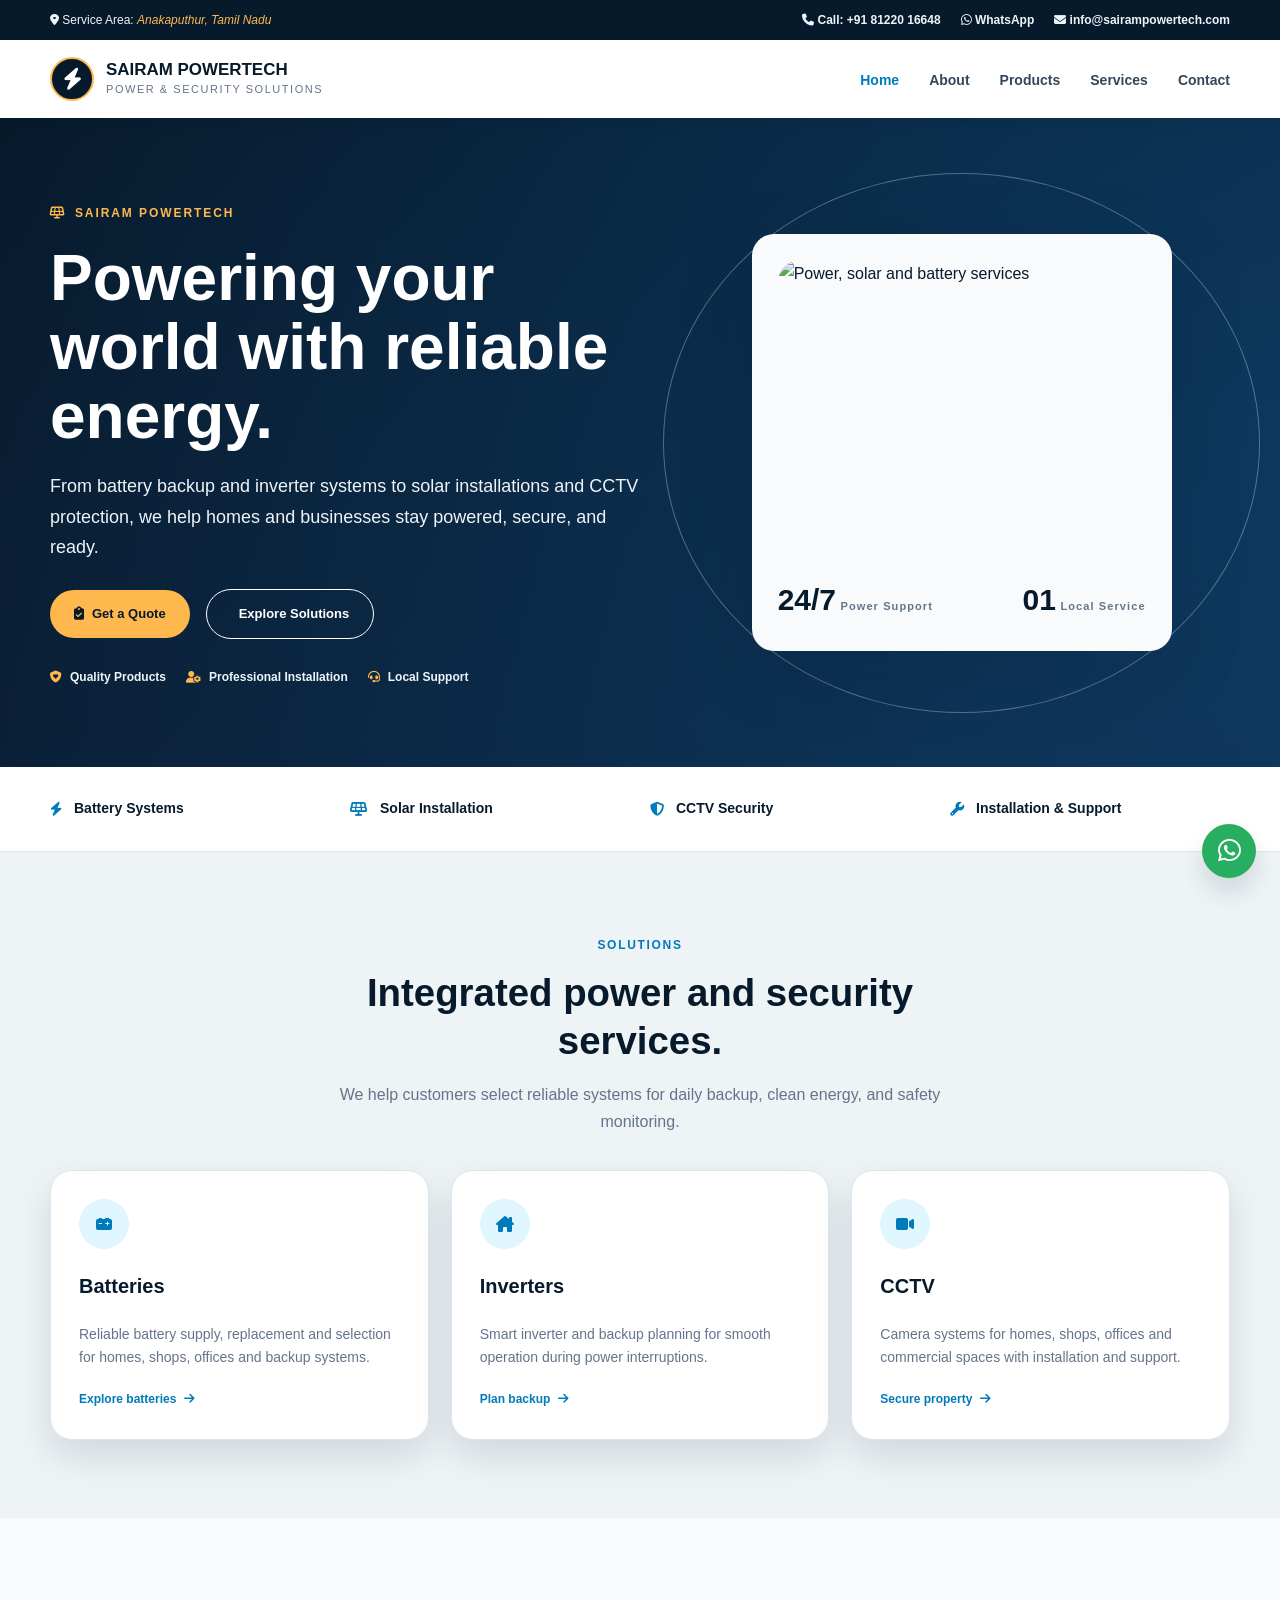
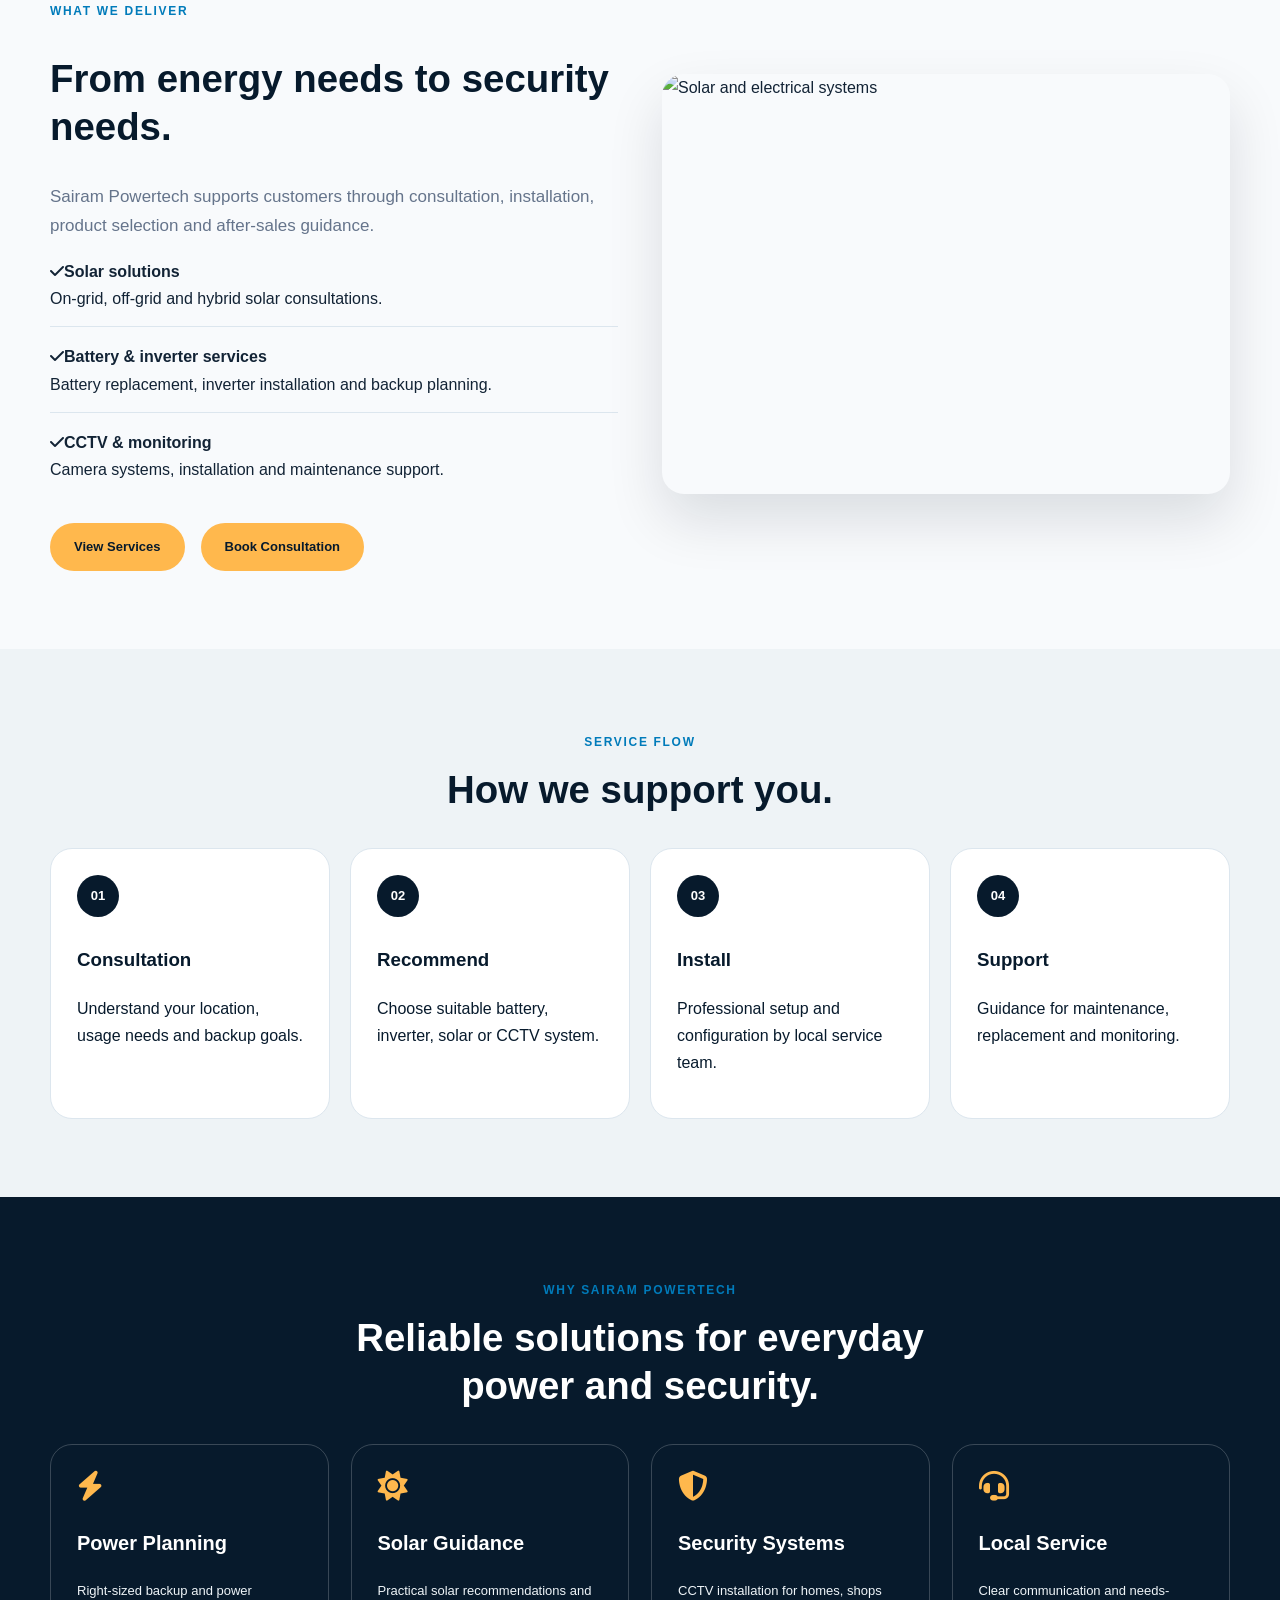
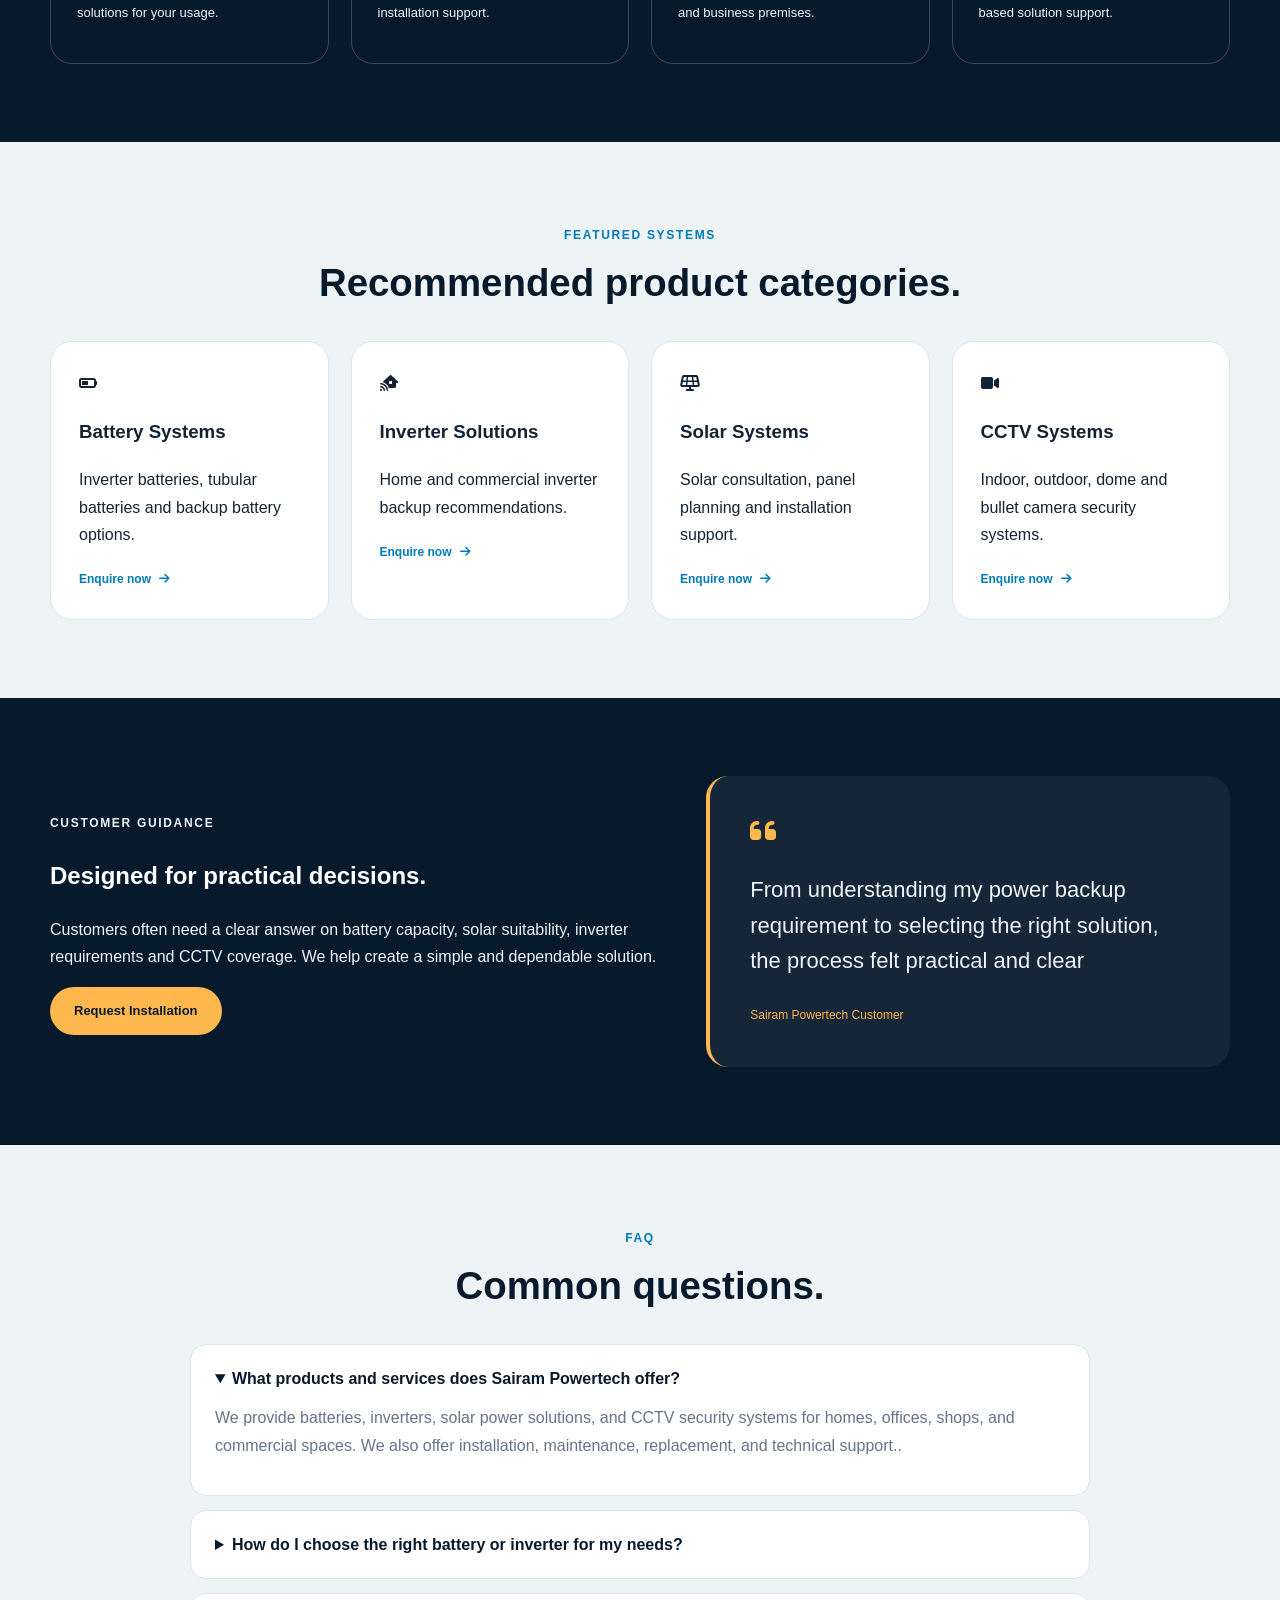
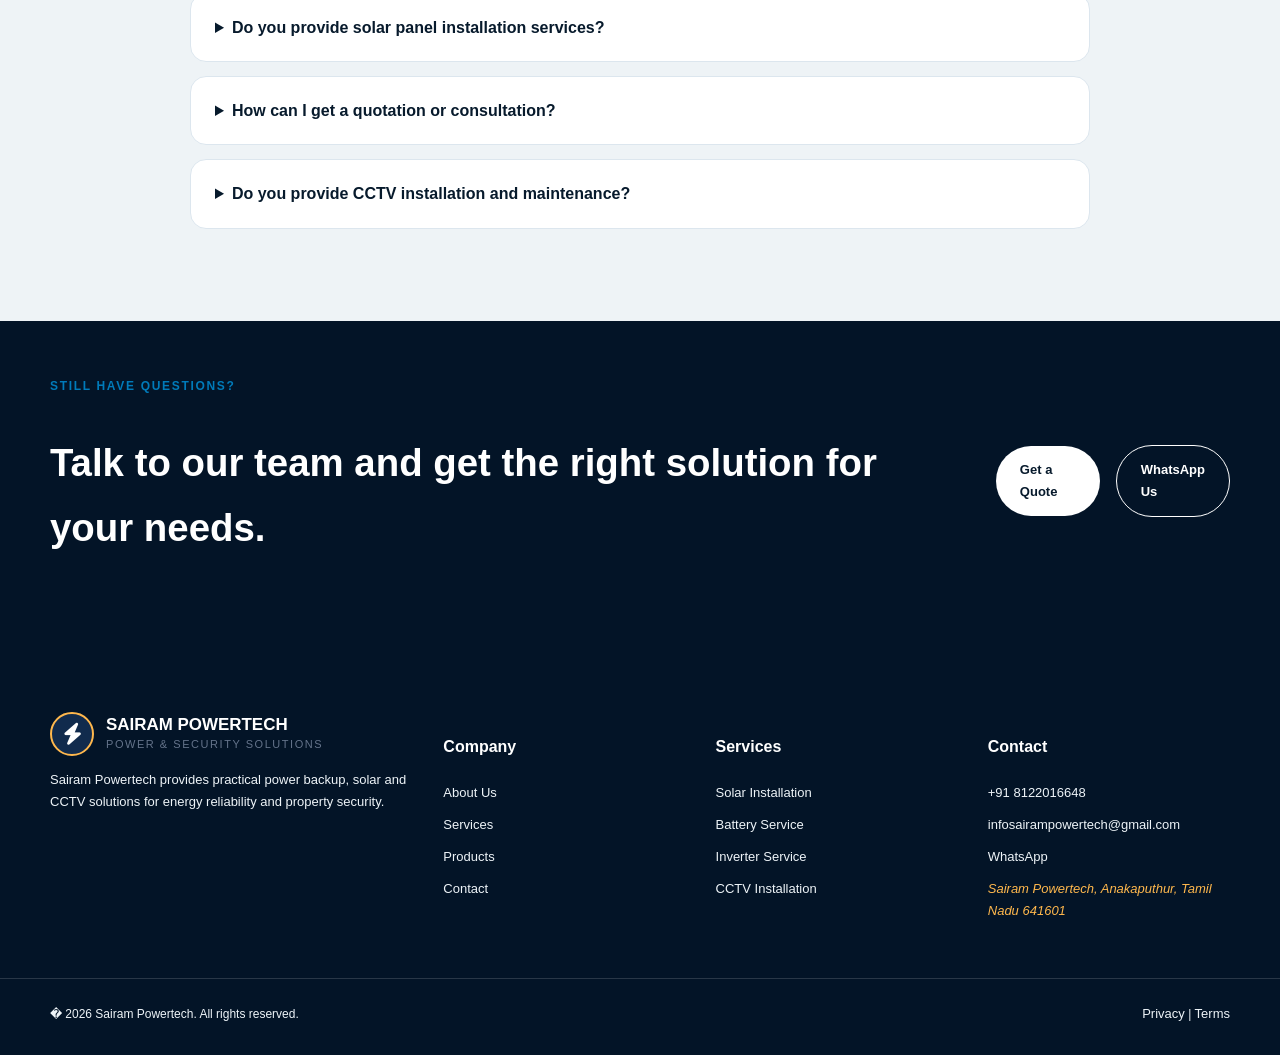
==== index.html @ 63ac5ed3 "setup" ====
<!DOCTYPE html>
<html lang="en">
<head>
  <meta charset="UTF-8" />
  <meta name="viewport" content="width=device-width, initial-scale=1.0" />
  <title>Sairam Powertech | Power & Security Solutions</title>
  <meta name="description" content="Sairam Powertech provides battery, inverter, solar installation, power backup and CCTV security services." />
  <link rel="preconnect" href="https://cdnjs.cloudflare.com" />
  <link rel="stylesheet" href="https://cdnjs.cloudflare.com/ajax/libs/font-awesome/6.5.1/css/all.min.css" />
  <link rel="stylesheet" href="css/global.css" />
</head>
<body>
  <div id="site-navbar"></div>

  <main>
    <section class="hero">
      <div class="container hero-grid">
        <div class="hero-copy">
          <span class="eyebrow"><i class="fa-solid fa-solar-panel"></i> Sairam Powertech</span>
          <h1>Powering your world with reliable energy.</h1>
          <p>From battery backup and inverter systems to solar installations and CCTV protection, we help homes and businesses stay powered, secure, and ready.</p>
          <div class="hero-actions">
            <a class="btn btn-primary" href="contact.html"><i class="fa-solid fa-clipboard-check"></i> Get a Quote</a>
            <a class="btn btn-secondary" href="#solutions"><i class="fa-solid fa-grid-2"></i> Explore Solutions</a>
          </div>
          <div class="hero-proof">
            <span><i class="fa-solid fa-shield-heart"></i> Quality Products</span>
            <span><i class="fa-solid fa-user-gear"></i> Professional Installation</span>
            <span><i class="fa-solid fa-headset"></i> Local Support</span>
          </div>
        </div>

        <div class="hero-img-wrap">
          <div class="hero-card">
            <img src="Img/hero.png" alt="Power, solar and battery services" />
            <div class="stat-row">
              <div>
                <strong>24/7</strong>
                <span>Power Support</span>
              </div>
              <div>
                <strong>01</strong>
                <span>Local Service</span>
              </div>
            </div>
          </div>
        </div>
      </div>
    </section>

    <section class="trust-strip">
      <div class="container trust-grid">
        <div class="trust-item"><i class="fa-solid fa-bolt"></i><span>Battery Systems</span></div>
        <div class="trust-item"><i class="fa-solid fa-solar-panel"></i><span>Solar Installation</span></div>
        <div class="trust-item"><i class="fa-solid fa-shield-halved"></i><span>CCTV Security</span></div>
        <div class="trust-item"><i class="fa-solid fa-wrench"></i><span>Installation & Support</span></div>
      </div>
    </section>

    <section class="section">
      <div class="container">
        <div class="section-heading centered">
          <span class="section-kicker">Solutions</span>
          <h2>Integrated power and security services.</h2>
          <p>We help customers select reliable systems for daily backup, clean energy, and safety monitoring.</p>
        </div>

        <div class="grid-3">
          <article class="card feature-card">
            <span class="card-icon"><i class="fa-solid fa-car-battery"></i></span>
            <h3>Batteries</h3>
            <p>Reliable battery supply, replacement and selection for homes, shops, offices and backup systems.</p>
            <a class="read-link" href="contact.html">Explore batteries <i class="fa-solid fa-arrow-right"></i></a>
          </article>

          <article class="card feature-card">
            <span class="card-icon"><i class="fa-solid fa-house-chimney"></i></span>
            <h3>Inverters</h3>
            <p>Smart inverter and backup planning for smooth operation during power interruptions.</p>
            <a class="read-link" href="contact.html">Plan backup <i class="fa-solid fa-arrow-right"></i></a>
          </article>

          <article class="card feature-card">
            <span class="card-icon"><i class="fa-solid fa-video"></i></span>
            <h3>CCTV</h3>
            <p>Camera systems for homes, shops, offices and commercial spaces with installation and support.</p>
            <a class="read-link" href="contact.html">Secure property <i class="fa-solid fa-arrow-right"></i></a>
          </article>
        </div>
      </div>
    </section>

    <section id="solutions" class="section section-soft">
      <div class="container split-grid">
        <div>
          <span class="section-kicker">What we deliver</span>
          <h2 class="section-title">From energy needs to security needs.</h2>
          <p class="lead-text">Sairam Powertech supports customers through consultation, installation, product selection and after-sales guidance.</p>
          <ul class="solution-list">
            <li><i class="fa-solid fa-check"></i><span><strong>Solar solutions</strong><br />On-grid, off-grid and hybrid solar consultations.</span></li>
            <li><i class="fa-solid fa-check"></i><span><strong>Battery & inverter services</strong><br />Battery replacement, inverter installation and backup planning.</span></li>
            <li><i class="fa-solid fa-check"></i><span><strong>CCTV & monitoring</strong><br />Camera systems, installation and maintenance support.</span></li>
          </ul>
          <div class="hero-actions">
            <a class="btn btn-primary" href="services.html">View Services</a>
            <a class="btn btn-primary" href="contact.html">Book Consultation</a>
          </div>
        </div>
        <div class="image-panel">
          <img src="https://images.unsplash.com/photo-1558618666-fcd25c85cd64?auto=format&fit=crop&w=1200&q=80" alt="Solar and electrical systems" />
        </div>
      </div>
    </section>

    <section class="section">
      <div class="container">
        <div class="section-heading centered">
          <span class="section-kicker">Service Flow</span>
          <h2>How we support you.</h2>
        </div>
        <div class="process-grid">
          <div class="process-step">
            <span class="process-no">01</span>
            <h3>Consultation</h3>
            <p>Understand your location, usage needs and backup goals.</p>
          </div>
          <div class="process-step">
            <span class="process-no">02</span>
            <h3>Recommend</h3>
            <p>Choose suitable battery, inverter, solar or CCTV system.</p>
          </div>
          <div class="process-step">
            <span class="process-no">03</span>
            <h3>Install</h3>
            <p>Professional setup and configuration by local service team.</p>
          </div>
          <div class="process-step">
            <span class="process-no">04</span>
            <h3>Support</h3>
            <p>Guidance for maintenance, replacement and monitoring.</p>
          </div>
        </div>
      </div>
    </section>

    <section class="section section-dark">
      <div class="container">
        <div class="section-heading centered light">
          <span class="section-kicker">Why Sairam Powertech</span>
          <h2>Reliable solutions for everyday power and security.</h2>
        </div>
        <div class="grid-4">
          <article class="metric-card">
            <i class="fa-solid fa-bolt"></i>
            <h3>Power Planning</h3>
            <p>Right-sized backup and power solutions for your usage.</p>
          </article>
          <article class="metric-card">
            <i class="fa-solid fa-sun"></i>
            <h3>Solar Guidance</h3>
            <p>Practical solar recommendations and installation support.</p>
          </article>
          <article class="metric-card">
            <i class="fa-solid fa-shield-halved"></i>
            <h3>Security Systems</h3>
            <p>CCTV installation for homes, shops and business premises.</p>
          </article>
          <article class="metric-card">
            <i class="fa-solid fa-headset"></i>
            <h3>Local Service</h3>
            <p>Clear communication and needs-based solution support.</p>
          </article>
        </div>
      </div>
    </section>

    <section class="section">
      <div class="container">
        <div class="section-heading centered">
          <span class="section-kicker">Featured Systems</span>
          <h2>Recommended product categories.</h2>
        </div>
        <div class="grid-4">
          <article class="product-card">
            <span class="product-icon"><i class="fa-solid fa-battery-half"></i></span>
            <h3>Battery Systems</h3>
            <p>Inverter batteries, tubular batteries and backup battery options.</p>
            <a class="read-link" href="#">Enquire now <i class="fa-solid fa-arrow-right"></i></a>
          </article>
          <article class="product-card">
            <span class="product-icon"><i class="fa-solid fa-house-signal"></i></span>
            <h3>Inverter Solutions</h3>
            <p>Home and commercial inverter backup recommendations.</p>
            <a class="read-link" href="#">Enquire now <i class="fa-solid fa-arrow-right"></i></a>
          </article>
          <article class="product-card">
            <span class="product-icon"><i class="fa-solid fa-solar-panel"></i></span>
            <h3>Solar Systems</h3>
            <p>Solar consultation, panel planning and installation support.</p>
            <a class="read-link" href="#">Enquire now <i class="fa-solid fa-arrow-right"></i></a>
          </article>
          <article class="product-card">
            <span class="product-icon"><i class="fa-solid fa-video"></i></span>
            <h3>CCTV Systems</h3>
            <p>Indoor, outdoor, dome and bullet camera security systems.</p>
            <a class="read-link" href="#">Enquire now <i class="fa-solid fa-arrow-right"></i></a>
          </article>
        </div>
      </div>
    </section>

    <section class="section testimonial">
      <div class="container testimonial-grid">
        <div>
          <span class="section-kicker">Customer Guidance</span>
          <h2>Designed for practical decisions.</h2>
          <p>Customers often need a clear answer on battery capacity, solar suitability, inverter requirements and CCTV coverage. We help create a simple and dependable solution.</p>
          <a class="btn btn-primary" href="contact.html">Request Installation</a>
        </div>
        <div class="quote-card">
          <i class="fa-solid fa-quote-left"></i>
          <p>From understanding my power backup requirement to selecting the right solution, the process felt practical and clear </p>
          <span class="quote-author">Sairam Powertech Customer</span>
        </div>
      </div>
    </section>

    <section class="section faq">
      <div class="container">
        <div class="section-heading centered">
          <span class="section-kicker">FAQ</span>
          <h2>Common questions.</h2>
        </div>
        <div class="faq-list">
          <details open>
            <summary>What products and services does Sairam Powertech offer?</summary>
            <p>We provide batteries, inverters, solar power solutions, and CCTV security systems for homes, offices, shops, and commercial spaces. We also offer installation, maintenance, replacement, and technical support..</p>
          </details>
          <details>
            <summary>How do I choose the right battery or inverter for my needs?</summary>
            <p>The right system depends on your power requirements, the number of appliances you want to run, backup duration, and budget. Our team can assess your requirements and recommend a suitable battery and inverter combination.</p>
          </details>
          <details>
            <summary>Do you provide solar panel installation services?</summary>
            <p>Yes. We provide end-to-end solar solutions, including system selection, installation, setup, and support. Our team can help you choose a solar system based on your electricity usage and available space.</p>
          </details>
           <details>
            <summary>How can I get a quotation or consultation?</summary>
            <p>Simply contact us through our phone number, WhatsApp, or contact form. Share your requirements with us, and our team will help you with the suitable solution and quotation.</p>
          </details>
          <details>
            <summary>Do you provide CCTV installation and maintenance?</summary>
            <p>Yes. We provide CCTV installation solutions for homes, offices, shops, and commercial properties. We can help with camera selection, installation, configuration, and ongoing maintenance.space.</p>
          </details>
        </div>
      </div>
    </section>

    <section class="cta-band">
      <div class="container cta-grid">
        <div>
          <span class="section-kicker">Still have questions?</span>
          <h2>Talk to our team and get the right solution for your needs.</h2>
        </div>
        <div class="cta-actions">
          <a class="btn btn-light" href="contact.html">Get a Quote</a>
          <a class="btn btn-secondary-dark" href="https://wa.me/918122016648" target="_blank">WhatsApp Us</a>
        </div>
      </div>
    </section>
  </main>

  <footer class="footer">
    <div class="footer-grid">
      <div class="footer-brand">
        <a class="brand footer-logo" href="index.html">
          <span class="brand-mark"><i class="fa-solid fa-bolt"></i></span>
          <span class="brand-text">
            <strong>SAIRAM POWERTECH</strong>
            <span>Power & Security Solutions</span>
          </span>
        </a>
        <p>Sairam Powertech provides practical power backup, solar and CCTV solutions for energy reliability and property security.</p>
      </div>
      <div>
        <h4>Company</h4>
        <ul>
          <li><a href="About.html">About Us</a></li>
          <li><a href="services.html">Services</a></li>
          <li><a href="products.html">Products</a></li>
          <li><a href="contact.html">Contact</a></li>
        </ul>
      </div>
      <div>
        <h4>Services</h4>
        <ul>
          <li><a href="services.html#solar">Solar Installation</a></li>
          <li><a href="services.html#battery">Battery Service</a></li>
          <li><a href="services.html#inverter">Inverter Service</a></li>
          <li><a href="services.html#cctv">CCTV Installation</a></li>
        </ul>
      </div>
      <div>
        <h4>Contact</h4>
        <ul>
          <li><a href="tel:+91 98765 43210">+91 98765 43210</a></li>
          <li><a href="mailto:info@sairampowertech.com">info@sairampowertech.com</a></li>
          <li><a href="https://wa.me/918122016648">WhatsApp</a></li>
          <li><span class="placeholder">Sairam Powertech, Tirupur, Tamil Nadu 641601</span></li>
        </ul>
      </div>
    </div>
    <div class="footer-bottom">
      <div class="container footer-bottom-inner">
        <span>� 2026 Sairam Powertech. All rights reserved.</span>
        <span><a href="#">Privacy</a> | <a href="#">Terms</a></span>
      </div>
    </div>
  </footer>

  <a class="floating-whatsapp" href="https://wa.me/919876543210?text=Hi%2C%20I%20would%20like%20to%20enquire%20about%20your%20services." target="_blank" aria-label="WhatsApp">
    <i class="fa-brands fa-whatsapp"></i>
  </a>

  <script src="js/site-config.js"></script>
  <script src="js/main.js"></script>
  <script src="js/navigation.js"></script>
  <script src="js/navbar-loader.js"></script>
</body>
</html>
---- css/global.css ----
:root {
  --primary: #071a2c;
  --primary-dark: #031427;
  --primary-light: #112b4d;
  --secondary: #007bba;
  --secondary-soft: #dff6ff;
  --accent: #ffb84d;
  --accent-hot: #f36b21;
  --success: #27ae60;
  --danger: #d94b45;
  --background: #eef3f6;
  --surface: #ffffff;
  --surface-soft: #f8fafc;
  --text: #122335;
  --text-soft: #34475d;
  --text-muted: #65748b;
  --text-light: #eef4f8;
  --border: #dce6ee;
  --line: #afbdcd;
  --shadow: rgba(3, 19, 35, 0.12);
  --font-main: 'Inter', 'Poppins', Arial, sans-serif;
  --max-width: 1180px;
  --radius: 22px;
  --ease: cubic-bezier(.16,1,.3,1);
}

* {
  box-sizing: border-box;
  -webkit-font-smoothing: antialiased;
}

body {
  margin: 0;
  color: var(--text);
  background: var(--background);
  font-family: var(--font-main);
  line-height: 1.7;
}

a {
  color: inherit;
  text-decoration: none;
}

img {
  max-width: 100%;
  display: block;
}

.container {
  width: min(1180px, calc(100vw - 80px));
  margin: 0 auto;
}

.site-header {
  position: sticky;
  top: 0;
  z-index: 1000;
  background: rgba(255,255,255,0.97);
  box-shadow: 0 2px 12px var(--shadow);
}

.topbar {
  background: var(--primary);
  color: var(--text-light);
  font-size: 12px;
  padding: 10px 0;
}

.topbar-inner,
.navbar-inner,
.footer-grid {
  width: min(1180px, calc(100vw - 80px));
  margin: 0 auto;
}

.topbar-inner {
  display: flex;
  align-items: center;
  justify-content: space-between;
  gap: 20px;
}

.topbar-links {
  display: flex;
  align-items: center;
  gap: 20px;
}

.topbar-links a {
  color: var(--text-light);
  font-weight: 600;
}

.brand {
  display: flex;
  align-items: center;
  gap: 12px;
}

.brand-mark {
  width: 44px;
  height: 44px;
  background: var(--primary);
  border-radius: 50%;
  display: grid;
  place-items: center;
  color: var(--surface);
  font-size: 22px;
  border: 2px solid var(--accent);
}

.brand-text strong {
  display: block;
  font-size: 1.06rem;
  line-height: 1.2;
  color: var(--primary);
}

.brand-text span {
  display: block;
  color: var(--text-muted);
  font-size: 11px;
  letter-spacing: 0.14em;
  text-transform: uppercase;
}

.navbar-inner {
  min-height: 78px;
  display: flex;
  align-items: center;
  justify-content: space-between;
}

.nav-menu {
  list-style: none;
  margin: 0;
  padding: 0;
  display: flex;
  align-items: center;
  gap: 30px;
}

.nav-menu a {
  font-size: 14px;
  font-weight: 700;
  color: var(--text-soft);
}

.nav-menu a:hover,
.nav-menu a.active {
  color: var(--secondary);
}

.nav-cta {
  background: var(--primary);
  color: var(--surface);
  border-radius: 999px;
  padding: 11px 22px;
  font-weight: 800;
  font-size: 13px;
  white-space: nowrap;
}

.hero {
  background: radial-gradient(circle at right, rgba(0,123,186,0.2), transparent), linear-gradient(135deg, var(--primary), var(--primary-light));
  color: var(--surface);
  min-height: 560px;
  display: flex;
  align-items: center;
  position: relative;
  overflow: hidden;
}

.hero-grid {
  display: grid;
  grid-template-columns: 1.05fr 0.95fr;
  gap: 50px;
  align-items: center;
}

.hero-copy {
  padding: 80px 0;
}

.eyebrow {
  display: inline-flex;
  align-items: center;
  gap: 8px;
  font-size: 12px;
  font-weight: 800;
  letter-spacing: 0.16em;
  text-transform: uppercase;
  color: var(--accent);
}

.hero h1 {
  margin: 18px 0 20px;
  font-size: clamp(48px, 5vw, 70px);
  line-height: 1.08;
  color: var(--surface);
}

.hero p {
  font-size: 18px;
  color: var(--text-light);
  max-width: 680px;
}

.hero-actions {
  display: flex;
  align-items: center;
  gap: 16px;
  margin-top: 26px;
}

.btn {
  display: inline-flex;
  align-items: center;
  justify-content: center;
  gap: 8px;
  border-radius: 999px;
  padding: 13px 24px;
  font-weight: 800;
  font-size: 13px;
  transition: transform 260ms var(--ease), box-shadow 260ms var(--ease), background 260ms var(--ease);
  border: none;
  cursor: pointer;
}

.btn-primary {
  background: var(--accent);
  color: var(--primary);
}

.btn-secondary {
  background: transparent;
  color: var(--surface);
  border: 1px solid var(--surface);
}

.btn-primary:hover {
  transform: translateY(-2px);
  box-shadow: 0 14px 30px var(--shadow);
}

.hero-img-wrap {
  min-height: 480px;
  display: grid;
  place-items: center;
  border-radius: 50%;
  position: relative;
}

.hero-img-wrap::before {
  content: '';
  position: absolute;
  inset: -30px;
  border-radius: 50%;
  border: 1px solid rgba(255,255,255,0.3);
}

.hero-card {
  background: var(--surface-soft);
  color: var(--primary);
  border-radius: var(--radius);
  padding: 26px;
  box-shadow: 0 20px 80px var(--shadow);
  width: min(420px, 95%);
  position: relative;
}

.hero-card img {
  width: 100%;
  height: 300px;
  object-fit: cover;
  border-radius: var(--radius);
}

.hero-card .stat-row {
  display: flex;
  align-items: center;
  justify-content: space-between;
  gap: 12px;
  padding-top: 14px;
}

.hero-card .stat-row strong {
  color: var(--primary);
  font-size: 30px;
}

.hero-card .stat-row span {
  color: var(--text-muted);
  font-size: 11px;
  font-weight: 800;
  letter-spacing: 0.1em;
}

.section {
  padding: 78px 0;
}

.section-heading {
  max-width: 680px;
  margin-bottom: 34px;
}

.section-kicker {
  color: var(--secondary);
  text-transform: uppercase;
  font-size: 12px;
  letter-spacing: 0.14em;
  font-weight: 800;
}

.section-heading h2 {
  color: var(--primary);
  font-size: clamp(34px, 3vw, 45px);
  line-height: 1.25;
  margin: 12px 0 14px;
}

.section-heading p {
  color: var(--text-muted);
  font-size: 16px;
}

.grid-3 {
  display: grid;
  grid-template-columns: repeat(3, minmax(0, 1fr));
  gap: 22px;
}

.card {
  background: var(--surface);
  border: 1px solid var(--border);
  border-radius: var(--radius);
  padding: 28px;
  box-shadow: 0 16px 36px var(--shadow);
}

.card-icon {
  width: 50px;
  height: 50px;
  border-radius: 50%;
  background: var(--secondary-soft);
  color: var(--secondary);
  display: grid;
  place-items: center;
  margin-bottom: 16px;
}

.card h3 {
  color: var(--primary);
  font-size: 20px;
}

.card p {
  color: var(--text-muted);
  font-size: 14px;
}

.solution-list {
  list-style: none;
  display: grid;
  gap: 16px;
  padding: 0;
}

.solution-list li {
  border-bottom: 1px solid var(--border);
  padding-bottom: 14px;
}

.solution-list li:last-child {
  border-bottom: none;
}

.footer {
  background: var(--primary-dark);
  color: var(--text-light);
  padding: 70px 0 30px;
}

.footer-grid {
  display: grid;
  grid-template-columns: 1.5fr repeat(3, minmax(140px, 1fr));
  gap: 30px;
}

.footer h4 {
  font-size: 16px;
  color: var(--surface);
}

.footer p,
.footer li,
.footer a {
  color: var(--text-light);
  font-size: 13px;
}

.footer ul {
  padding: 0;
  list-style: none;
  display: grid;
  gap: 10px;
}

.footer-bottom {
  border-top: 1px solid rgba(255,255,255,0.15);
  margin-top: 40px;
  padding-top: 24px;
  font-size: 12px;
  color: var(--text-light);
}

@media (max-width: 900px) {
  .hero-grid,
  .grid-3,
  .footer-grid {
    grid-template-columns: 1fr;
  }

  .hero {
    min-height: auto;
    padding: 24px 0;
  }

  .hero-grid {
    display: grid;
    gap: 20px;
  }

  .hero-copy {
    padding: 20px 0 0;
  }

  .hero h1 {
    font-size: clamp(36px, 10vw, 46px);
    line-height: 1.14;
    margin: 14px 0;
  }

  .hero p {
    font-size: 16px;
    line-height: 1.55;
  }

  .hero-actions {
    gap: 10px;
    flex-wrap: wrap;
  }

  .hero-proof {
    gap: 12px;
  }

  .hero-img-wrap {
    min-height: auto;
  }

  .hero-card {
    width: 100%;
    padding: 16px;
  }

  .hero-card img {
    height: auto;
    max-height: 260px;
  }

  .nav-menu {
    display: none;
  }

  .navbar-inner {
    flex-wrap: wrap;
  }

  .nav-cta {
    display: none;
  }

  .hero-actions .btn,
  .cta-actions .btn,
  .btn {
    min-width: auto;
    padding: 11px 18px;
    font-size: 12px;
  }

  .hero-actions,
  .cta-actions {
    display: flex;
    flex-wrap: wrap;
    align-items: stretch;
  }

  .hero-actions .btn,
  .cta-actions .btn {
    width: auto;
  }
}

@media (max-width: 640px) {
  .hero-actions,
  .cta-actions {
    flex-direction: column;
    align-items: stretch;
    width: 100%;
  }

  .hero-actions .btn,
  .cta-actions .btn {
    width: 100%;
  }
}

html {
  scroll-behavior: smooth;
}

body {
  overflow-x: hidden;
}

.menu-toggle {
  display: none;
  border: none;
  background: var(--primary);
  color: var(--surface);
  width: 44px;
  height: 44px;
  border-radius: 50%;
}

@media (max-width: 900px) {
  .menu-toggle {
    display: inline-grid;
    place-items: center;
  }

  .nav-menu {
    display: none;
    position: absolute;
    top: 100%;
    left: 0;
    right: 0;
    background: var(--surface);
    flex-direction: column;
    align-items: stretch;
    padding: 28px 20px;
    box-shadow: 0 24px 50px var(--shadow);
    z-index: 1100;
  }

  .nav-menu.open {
    display: flex;
  }

  .nav-menu li {
    width: 100%;
  }

  .nav-menu a {
    display: block;
    padding: 10px 0;
  }
}

.hero-proof {
  display: flex;
  flex-wrap: wrap;
  gap: 20px;
  margin-top: 28px;
  color: var(--text-light);
  font-size: 12px;
  font-weight: 700;
}

.hero-proof span {
  display: flex;
  align-items: center;
  gap: 8px;
}

.hero-proof i {
  color: var(--accent);
}

.trust-strip {
  background: var(--surface);
  padding: 30px 0;
  border-bottom: 1px solid var(--border);
}

.trust-grid {
  display: grid;
  grid-template-columns: repeat(4, minmax(0, 1fr));
  gap: 20px;
}

.trust-item {
  display: flex;
  align-items: center;
  gap: 12px;
  color: var(--primary);
  font-weight: 800;
  font-size: 14px;
}

.trust-item i {
  color: var(--secondary);
}

.centered {
  text-align: center;
  margin-inline: auto;
}

.section-soft {
  background: var(--surface-soft);
}

.section-dark {
  background: var(--primary);
  color: var(--surface);
}

.section-dark .section-heading h2,
.section-dark .metric-card h3 {
  color: var(--surface);
}

.split-grid,
.two-column {
  display: grid;
  grid-template-columns: repeat(2, minmax(0, 1fr));
  gap: 44px;
  align-items: center;
}

.section-title {
  color: var(--primary);
  font-size: clamp(34px, 3vw, 44px);
  line-height: 1.25;
}

.lead-text {
  color: var(--text-muted);
  font-size: 17px;
}

.image-panel img {
  width: 100%;
  min-height: 420px;
  object-fit: cover;
  border-radius: var(--radius);
  box-shadow: 0 26px 56px var(--shadow);
}

.image-panel-large img {
  min-height: 440px;
}

.feature-card,
.service-card,
.product-card {
  background: var(--surface);
  border-radius: var(--radius);
  border: 1px solid var(--border);
  padding: 28px;
  transition: transform 280ms var(--ease), box-shadow 280ms var(--ease);
}

.feature-card:hover,
.service-card:hover,
.product-card:hover {
  transform: translateY(-4px);
  box-shadow: 0 24px 44px var(--shadow);
}

.read-link {
  color: var(--secondary);
  font-weight: 800;
  font-size: 12px;
  display: inline-flex;
  align-items: center;
  gap: 8px;
}

.read-link i {
  transition: transform 280ms var(--ease);
}

.read-link:hover i {
  transform: translateX(4px);
}

.grid-4 {
  display: grid;
  grid-template-columns: repeat(4, minmax(0, 1fr));
  gap: 22px;
}

.metric-card {
  background: transparent;
  color: var(--surface);
  border: 1px solid rgba(255,255,255,0.2);
  border-radius: var(--radius);
  padding: 26px;
}

.metric-card i {
  color: var(--accent);
  font-size: 30px;
}

.metric-card h3 {
  color: var(--surface);
  font-size: 20px;
}

.metric-card p {
  color: var(--text-light);
  font-size: 13px;
}

.process-grid {
  display: grid;
  grid-template-columns: repeat(4, minmax(0, 1fr));
  gap: 20px;
}

.process-step,
.process-step h3 {
  color: var(--primary);
}

.process-step {
  background: var(--surface);
  border: 1px solid var(--border);
  border-radius: var(--radius);
  padding: 26px;
}

.process-no {
  display: inline-grid;
  place-items: center;
  width: 42px;
  height: 42px;
  border-radius: 50%;
  background: var(--primary);
  color: var(--surface);
  font-size: 13px;
  font-weight: 800;
  margin-bottom: 8px;
}

.testimonial {
  background: var(--primary);
  color: var(--surface);
}

.testimonial h2 {
  color: var(--surface);
}

.testimonial .section-kicker,
.testimonial p {
  color: var(--text-light);
}

.testimonial-grid {
  display: grid;
  grid-template-columns: 1fr 0.85fr;
  align-items: center;
  gap: 40px;
}

.quote-card {
  border-left: 4px solid var(--accent);
  background: rgba(255,255,255,0.05);
  border-radius: var(--radius);
  padding: 40px;
}

.quote-card i {
  color: var(--accent);
  font-size: 30px;
}

.quote-card p {
  font-size: 22px;
  line-height: 1.6;
}

.quote-author {
  color: var(--accent);
  font-size: 12px;
}

.faq-list {
  max-width: 900px;
  margin: 0 auto;
}

.faq-list details {
  background: var(--surface);
  padding: 20px 24px;
  border-radius: 16px;
  border: 1px solid var(--border);
  margin-bottom: 14px;
}

.faq-list summary {
  font-weight: 800;
  color: var(--primary);
  cursor: pointer;
}

.faq-list p {
  color: var(--text-muted);
  margin-top: 12px;
}

.cta-band {
  background: var(--primary-dark);
  color: var(--surface);
  padding: 50px 0;
}

.cta-grid {
  display: flex;
  align-items: center;
  justify-content: space-between;
  gap: 40px;
}

.cta-grid h2 {
  color: var(--surface);
  font-size: clamp(34px, 3vw, 44px);
}

.cta-grid p {
  color: var(--text-light);
}

.cta-actions {
  display: flex;
  align-items: center;
  gap: 16px;
}

.btn-light {
  background: var(--surface);
  color: var(--primary);
}

.btn-secondary-dark {
  border: 1px solid var(--surface);
  color: var(--surface);
  background: transparent;
}

.footer-grid {
  display: grid;
  grid-template-columns: 1.5fr repeat(3, minmax(140px, 1fr));
  gap: 30px;
}

.footer-brand p {
  color: var(--text-light);
}

.footer-logo .brand-text strong {
  color: var(--surface);
}

.footer .brand-mark {
  color: var(--surface);
  background: var(--primary-light);
}

.footer-bottom-inner {
  width: min(1180px, calc(100vw - 80px));
  display: flex;
  align-items: center;
  justify-content: space-between;
}

.floating-whatsapp {
  position: fixed;
  right: 24px;
  bottom: 22px;
  width: 54px;
  height: 54px;
  border-radius: 50%;
  background: var(--success);
  color: var(--surface);
  display: grid;
  place-items: center;
  z-index: 1200;
  box-shadow: 0 14px 24px var(--shadow);
}

.floating-whatsapp i {
  font-size: 26px;
}

.page-hero {
  background: linear-gradient(135deg, var(--primary), var(--primary-light));
  color: var(--surface);
  padding: 100px 0 80px;
}

.page-hero h1 {
  color: var(--surface);
  font-size: clamp(46px, 4vw, 60px);
  line-height: 1.2;
  max-width: 760px;
}

.page-hero p {
  color: var(--text-light);
  font-size: 18px;
  max-width: 720px;
}

.page-hero-about {
  background-image: linear-gradient(rgba(0,0,0,0.4), rgba(0,0,0,0.4)), url('https://images.unsplash.com/photo-1508514177221-188b1acf86e4?auto=format&fit=crop&w=1500&q=80');
  background-size: cover;
  background-position: center;
}

.page-hero-services {
  background-image: linear-gradient(rgba(0,0,0,0.45), rgba(0,0,0,0.45)), url('https://images.unsplash.com/photo-1558618666-fcd25c85cd64?auto=format&fit=crop&w=1500&q=80');
  background-size: cover;
  background-position: center;
}

.page-hero-solar {
  background-image: linear-gradient(rgba(0,0,0,0.45), rgba(0,0,0,0.45)), url('https://images.unsplash.com/photo-1508514177221-188b1acf86e4?auto=format&fit=crop&w=1500&q=80');
  background-size: cover;
  background-position: center;
}

.page-hero-contact {
  background-image: linear-gradient(rgba(0,0,0,0.45), rgba(0,0,0,0.45)), url('https://images.unsplash.com/photo-1558618666-fcd25c85cd64?auto=format&fit=crop&w=1500&q=80');
  background-size: cover;
  background-position: center;
}

.narrow {
  max-width: 760px;
}

.page-content {
  background: var(--background);
}

.feature-list {
  display: grid;
  gap: 12px;
  margin-top: 26px;
}

.feature-list div {
  display: flex;
  align-items: center;
  gap: 12px;
}

.feature-list i,
.contact-detail i {
  color: var(--secondary);
}

.mission-card {
  background: var(--surface);
  border: 1px solid var(--border);
  border-radius: var(--radius);
  padding: 40px;
  box-shadow: 0 16px 36px var(--shadow);
}

.mission-card h3 {
  color: var(--primary);
  font-size: 30px;
}

.contact-grid {
  display: grid;
  grid-template-columns: 0.95fr 1.05fr;
  gap: 34px;
}

.contact-card-list {
  background: var(--surface);
  border-radius: var(--radius);
  padding: 26px;
  border: 1px solid var(--border);
}

.contact-detail {
  display: flex;
  align-items: center;
  gap: 16px;
  padding: 18px 0;
  border-bottom: 1px solid var(--border);
}

.contact-detail:last-child {
  border-bottom: none;
}

.contact-detail i {
  width: 44px;
  height: 44px;
  border-radius: 50%;
  background: var(--secondary-soft);
  display: grid;
  place-items: center;
}

.contact-detail span {
  display: block;
  font-size: 11px;
  font-weight: 800;
  color: var(--text-muted);
  letter-spacing: 0.14em;
  text-transform: uppercase;
}

.contact-detail a,
.contact-detail p {
  color: var(--primary);
  font-weight: 700;
}

.contact-form-wrap {
  background: var(--surface);
  border-radius: var(--radius);
  padding: 34px;
  border: 1px solid var(--border);
}

.contact-form {
  display: grid;
  gap: 16px;
}

.form-row {
  display: grid;
  gap: 8px;
}

.form-row label {
  color: var(--primary);
  font-weight: 800;
  font-size: 12px;
}

.form-row input,
.form-row textarea,
.form-row select {
  width: 100%;
  min-height: 48px;
  padding: 12px 14px;
  border-radius: 12px;
  border: 1px solid var(--border);
  background: var(--surface-soft);
  font-family: var(--font-main);
}

.form-row textarea {
  resize: vertical;
}

.map-wrap iframe {
  display: block;
}

.timeline {
  display: grid;
  gap: 16px;
}

.timeline-row {
  display: flex;
  align-items: center;
  gap: 16px;
  background: var(--surface);
  border-radius: var(--radius);
  padding: 20px;
  border: 1px solid var(--border);
}

.timeline-row h3 {
  color: var(--primary);
}

.timeline-row p {
  color: var(--text-muted);
}

.timeline-no {
  width: 44px;
  height: 44px;
  border-radius: 50%;
  background: var(--primary);
  color: var(--surface);
  display: grid;
  place-items: center;
}

.placeholder {
  color: var(--accent);
  font-style: italic;
}

@media (max-width: 900px) {
  .trust-grid,
  .grid-4,
  .process-grid,
  .split-grid,
  .two-column,
  .contact-grid,
  .testimonial-grid {
    grid-template-columns: 1fr;
  }

  .grid-3 {
    grid-template-columns: 1fr;
  }

  .cta-grid,
  .footer-bottom-inner {
    flex-wrap: wrap;
  }

  .hero-actions,
  .cta-actions {
    flex-wrap: wrap;
  }
}
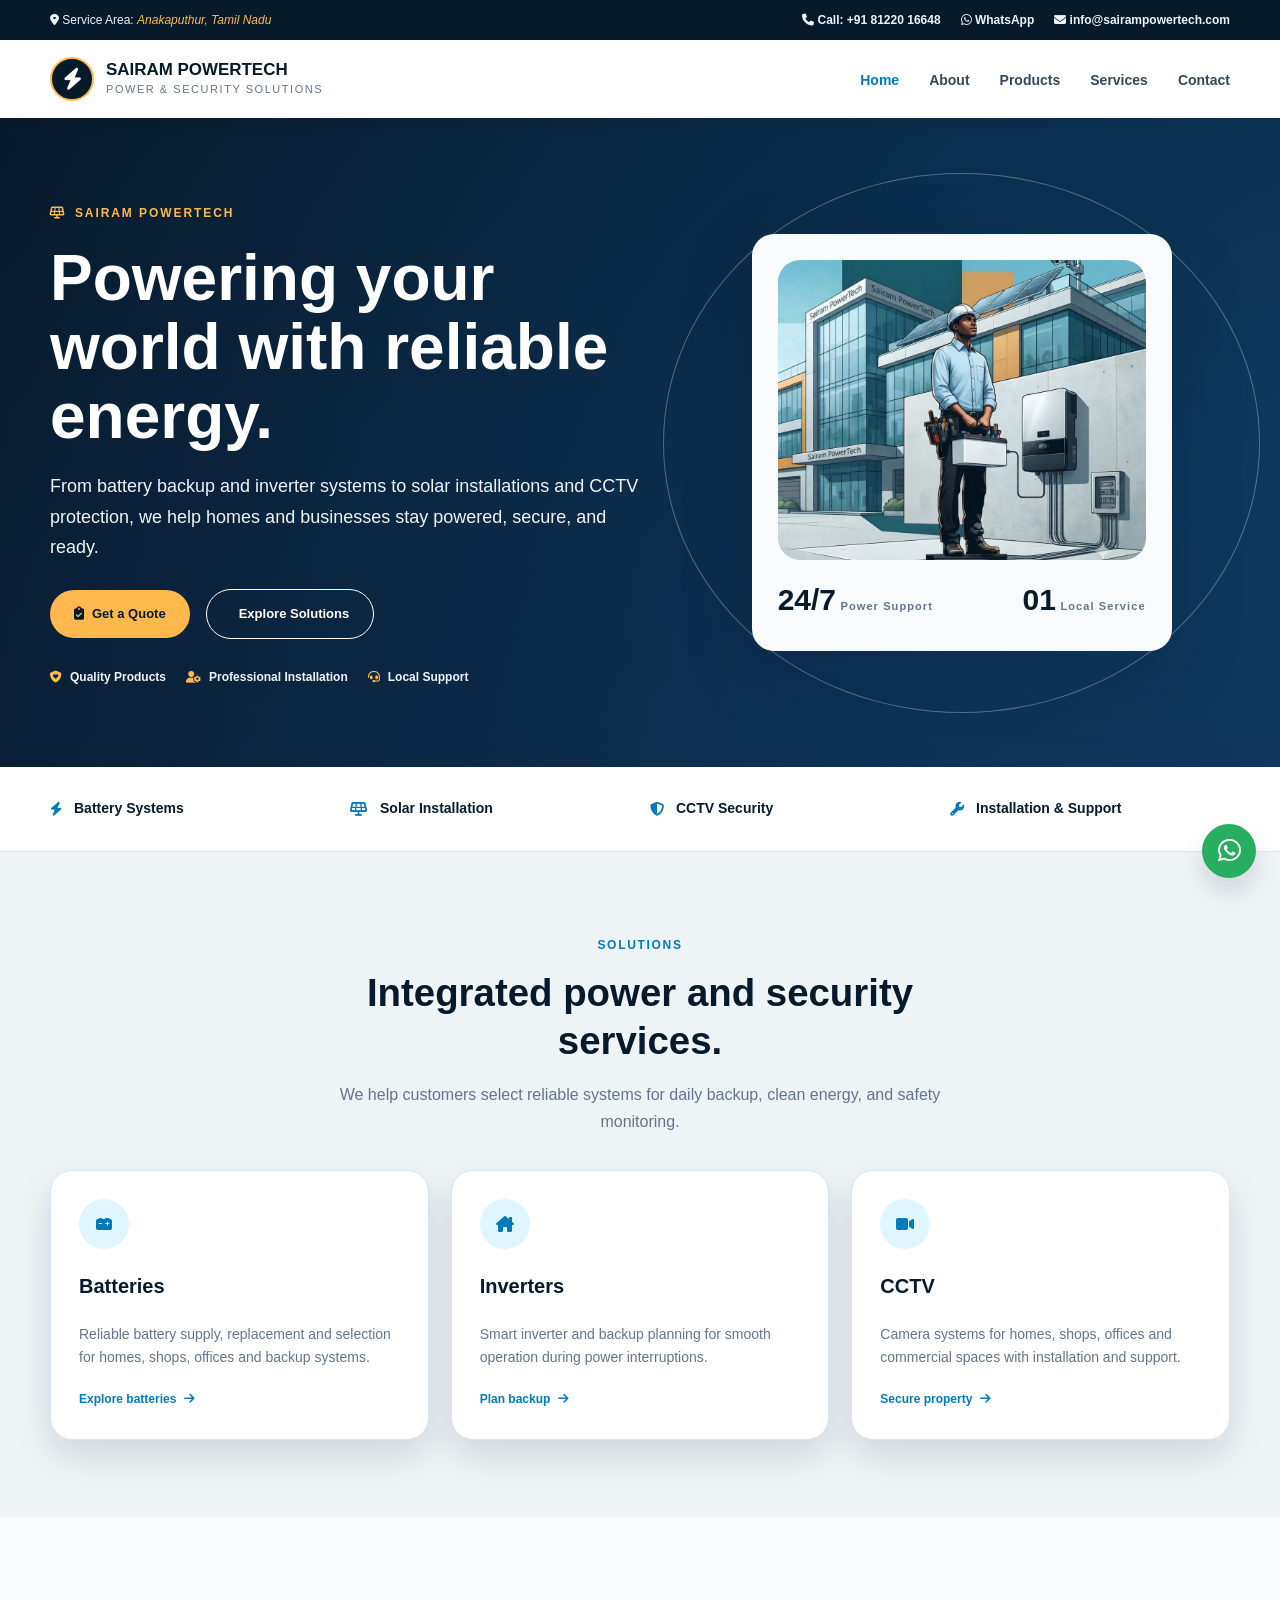
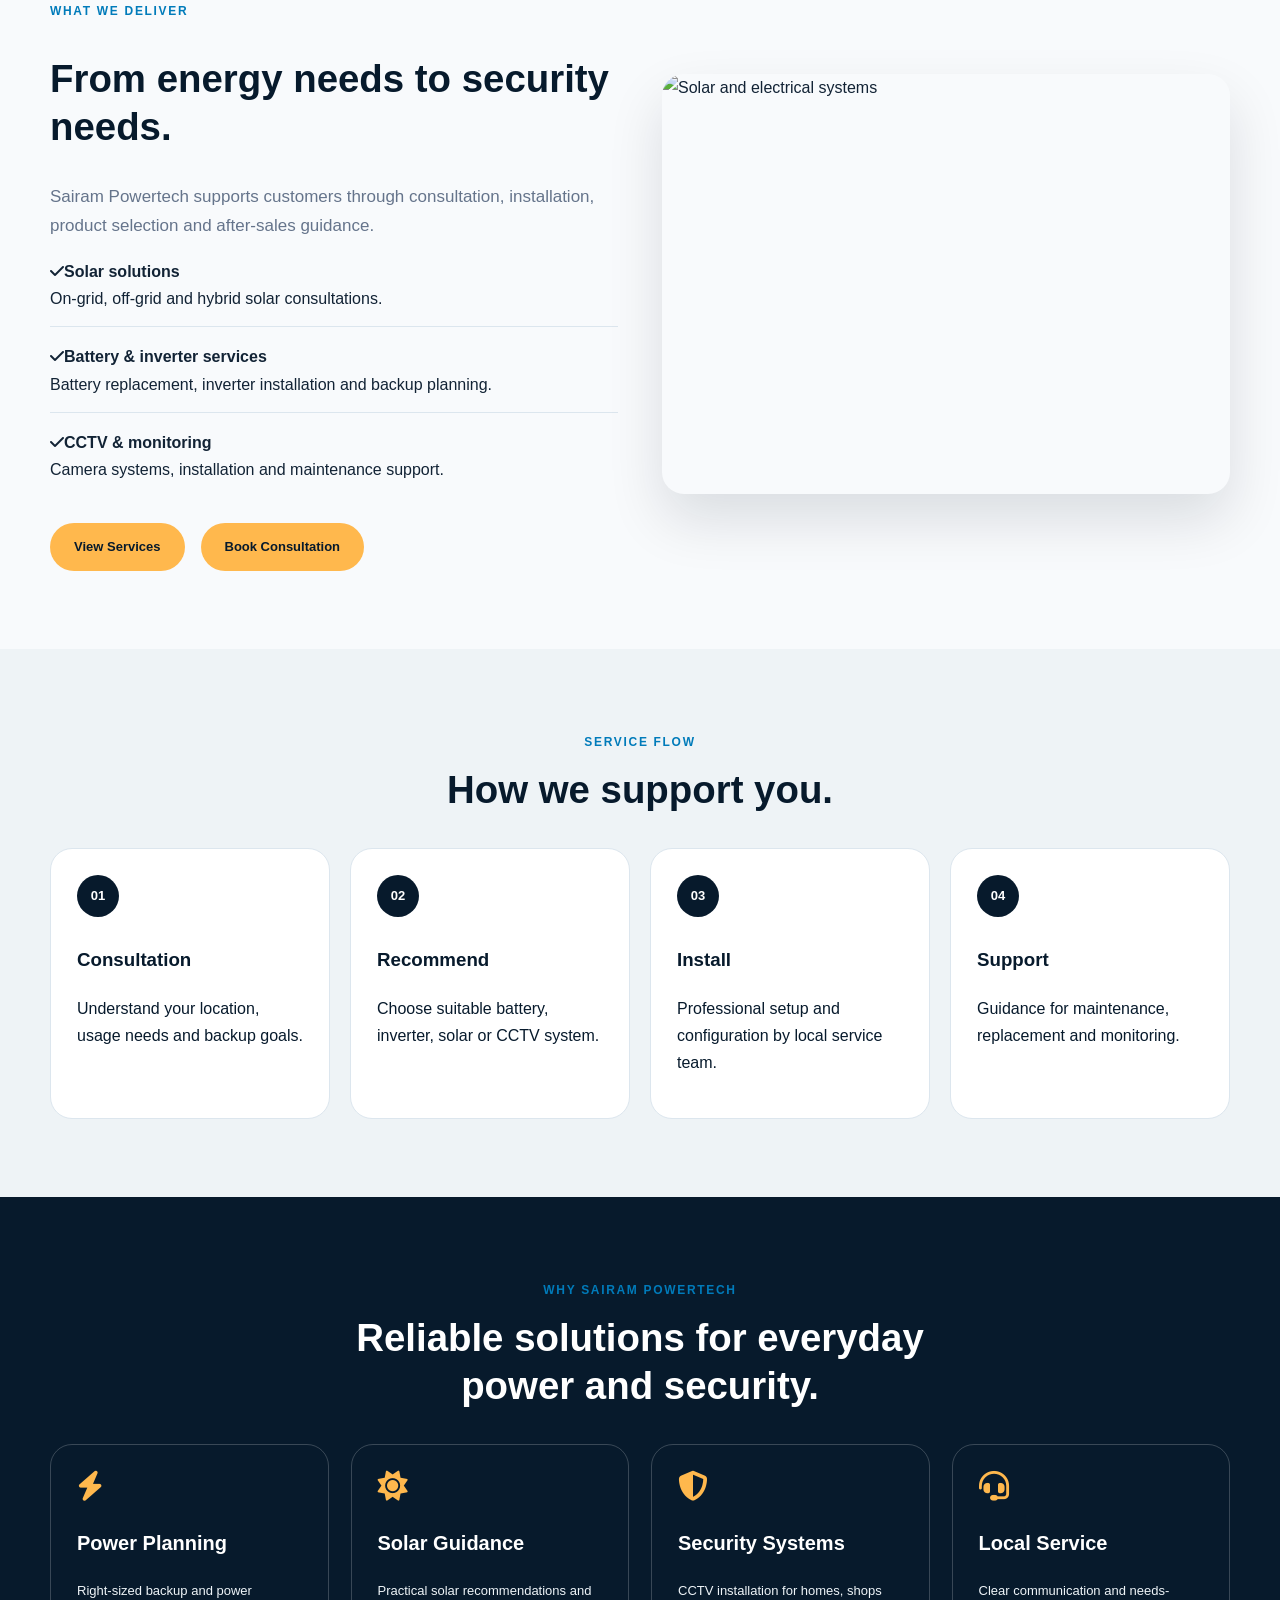
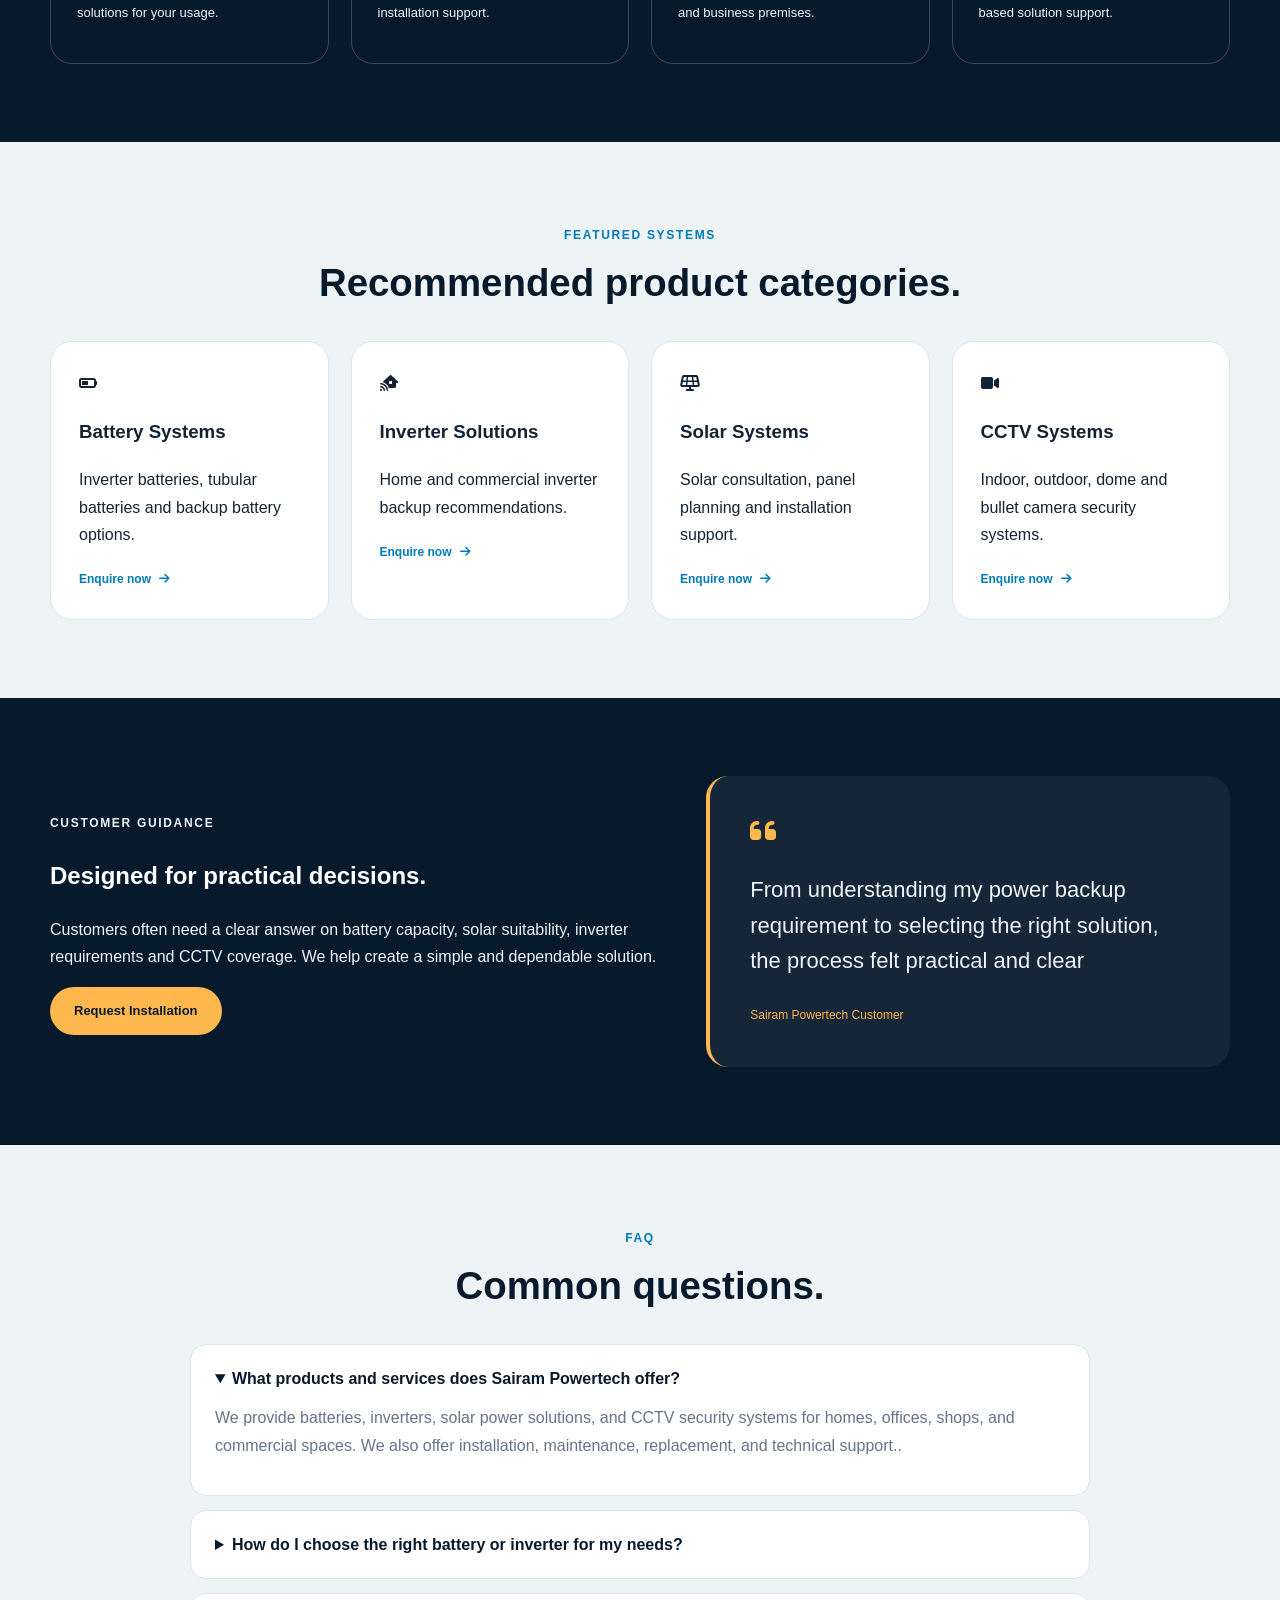
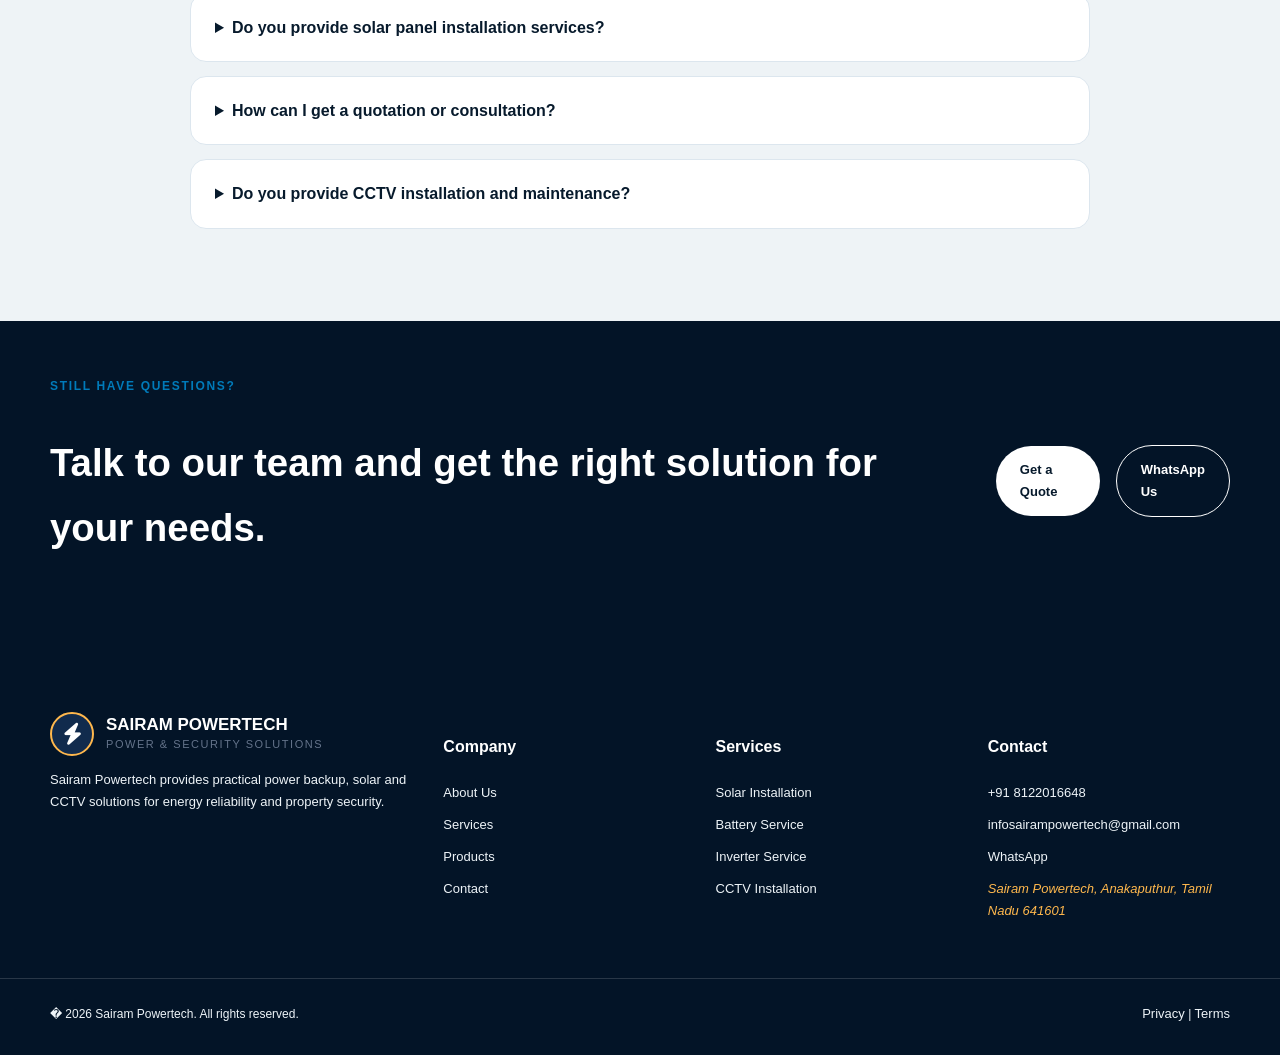
==== commit cc1d5a22: "image setup" ====
--- a/index.html
+++ b/index.html
@@ -33,7 +33,7 @@
 
         <div class="hero-img-wrap">
           <div class="hero-card">
-            <img src="Img/hero.png" alt="Power, solar and battery services" />
+            <img src="img/Hero.png" alt="Power, solar and battery services" />
             <div class="stat-row">
               <div>
                 <strong>24/7</strong>
